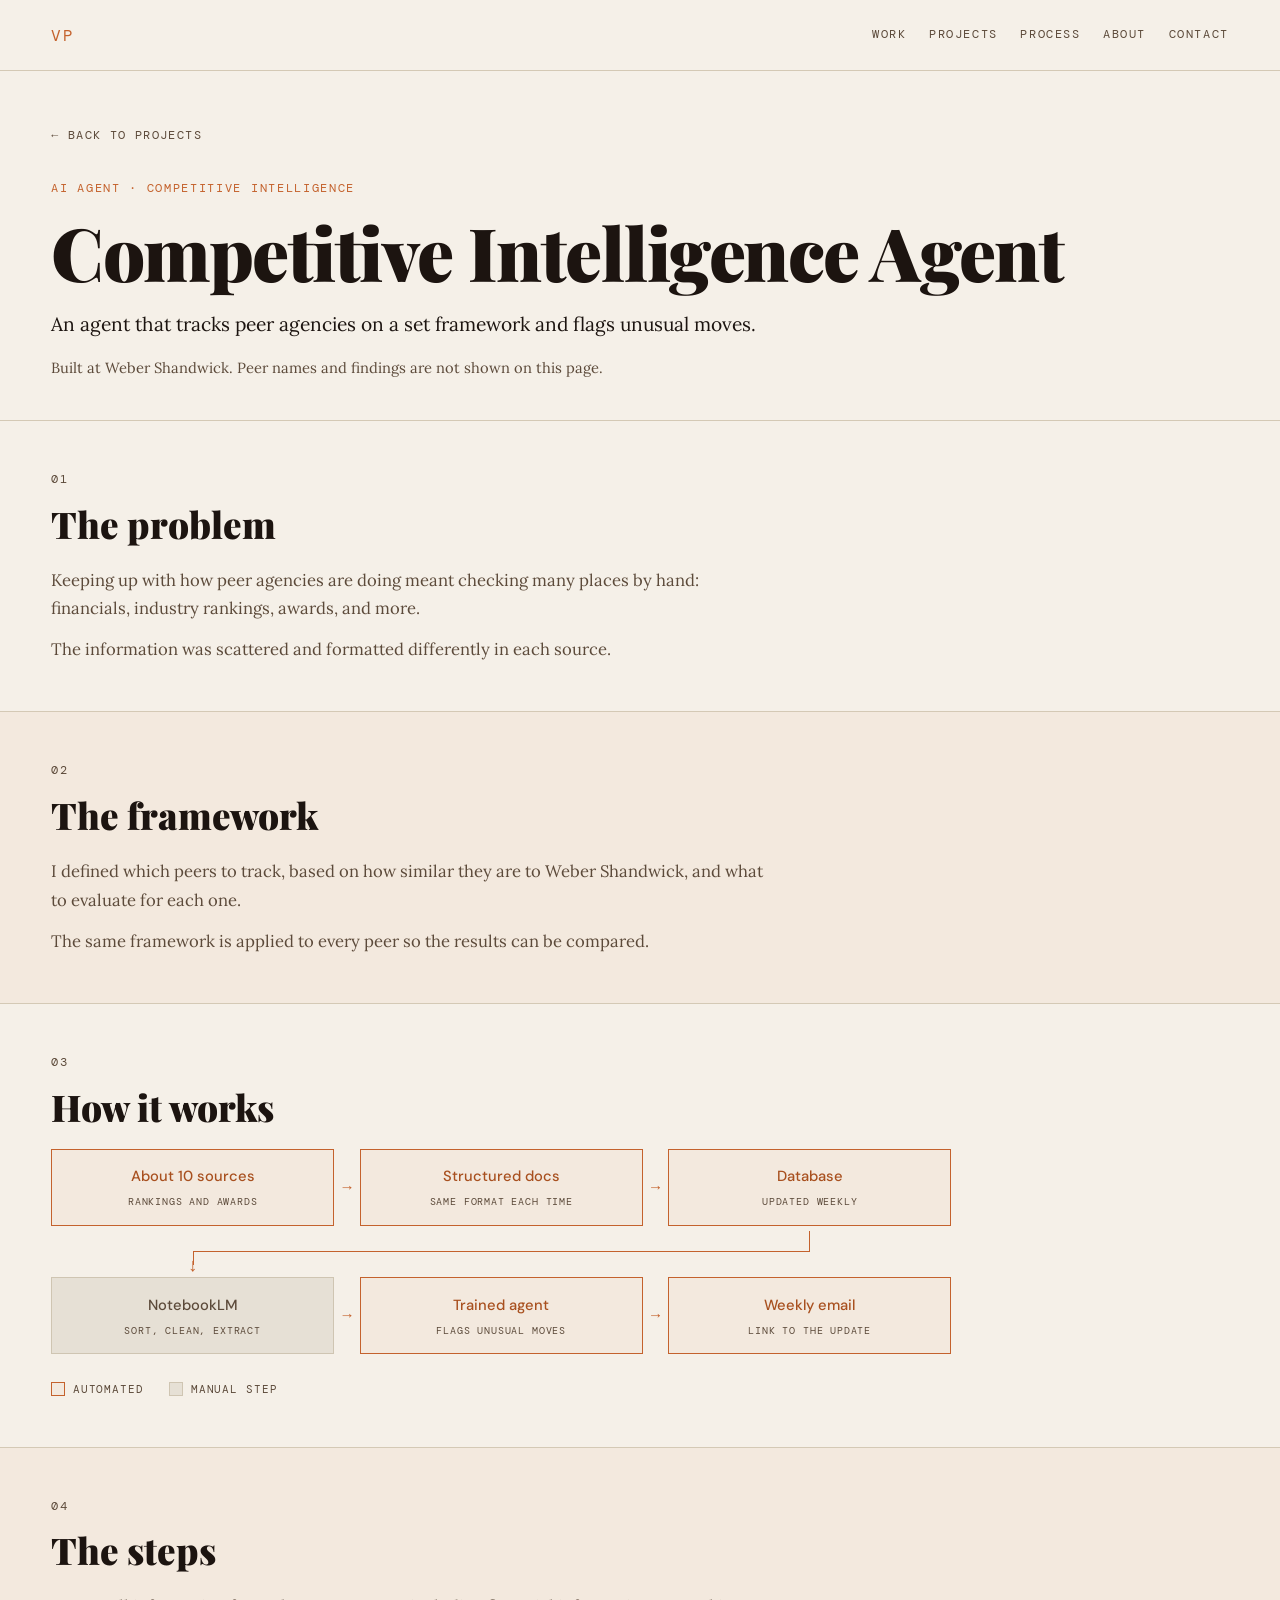
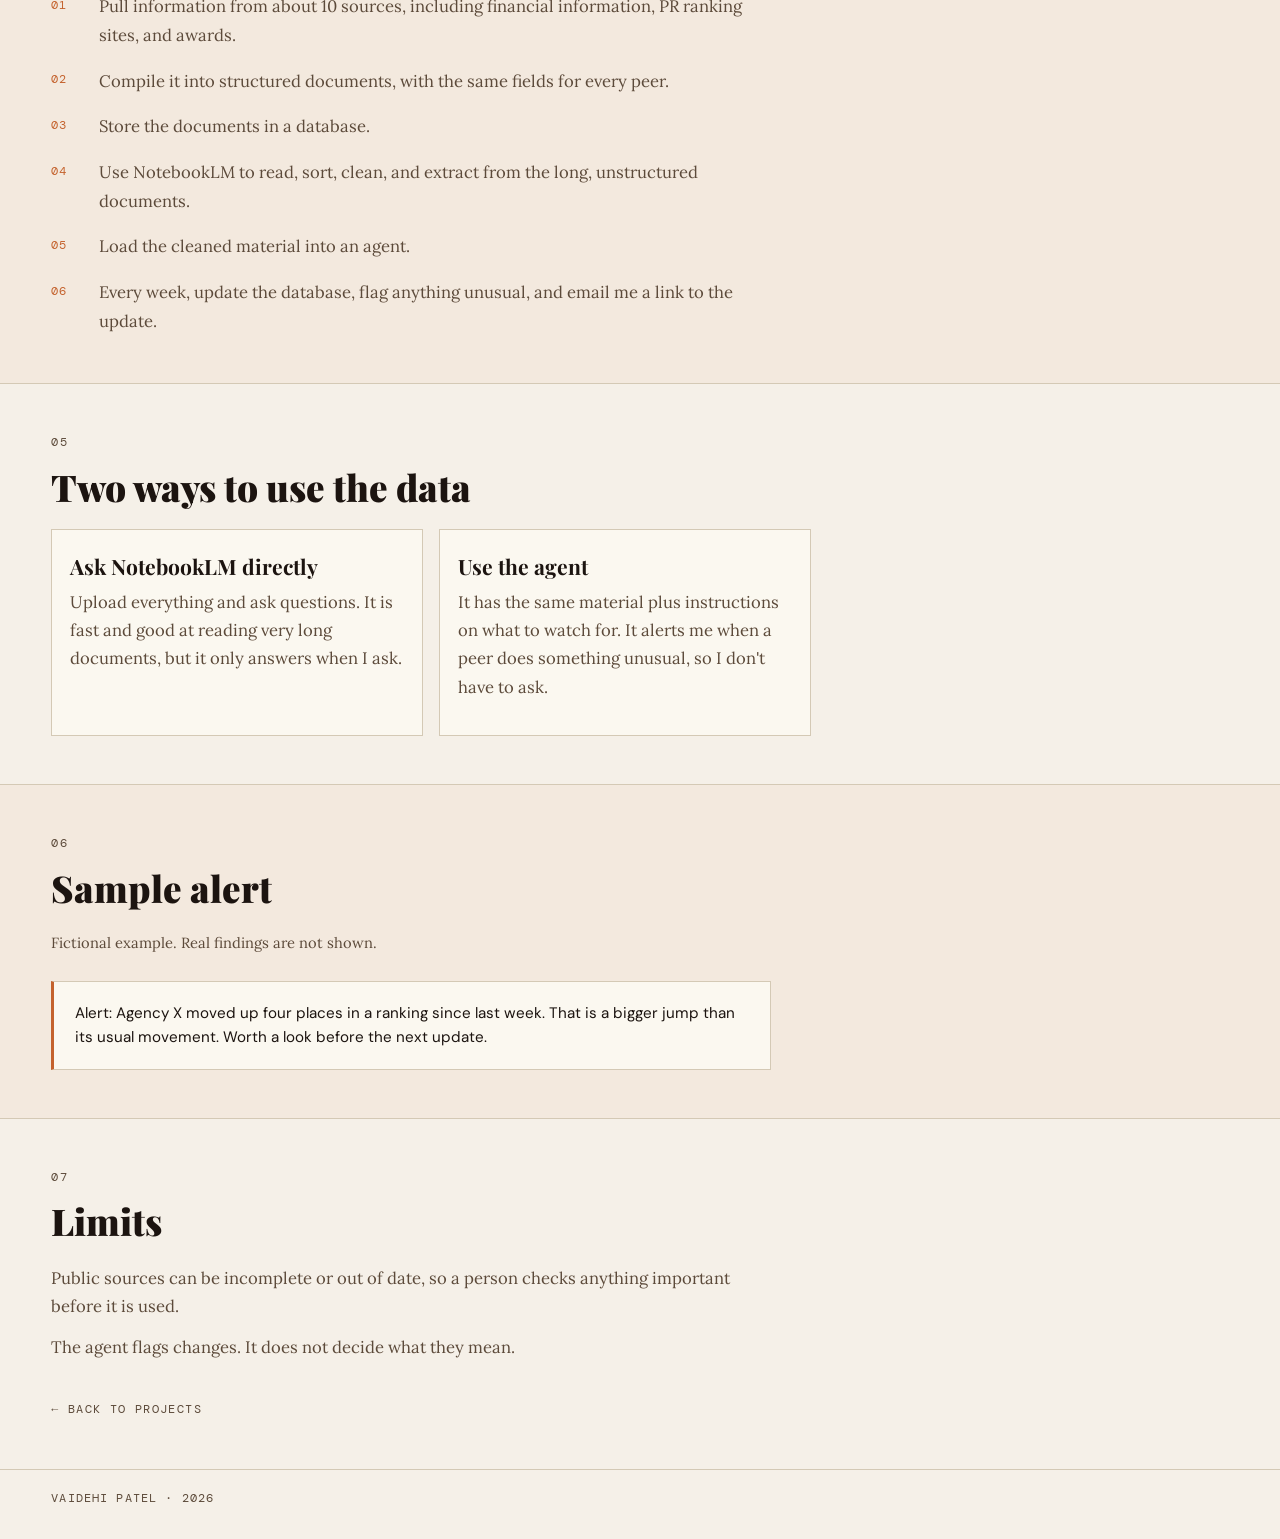
==== competitive-intelligence.html @ e14c08e0 "Add Competitive Intelligence Agent detail page with flowchart and link it from the projects card Co-" ====
<!DOCTYPE html>
<html lang="en">
  <head>
    <meta charset="UTF-8" />
    <meta name="viewport" content="width=device-width, initial-scale=1.0" />
    <meta
      name="description"
      content="Competitive Intelligence Agent: an agent that tracks peer agencies on a set framework and flags unusual moves."
    />
    <title>Competitive Intelligence Agent | Vaidehi Patel</title>
    <link rel="preconnect" href="https://fonts.googleapis.com" />
    <link rel="preconnect" href="https://fonts.gstatic.com" crossorigin />
    <link
      href="https://fonts.googleapis.com/css2?family=DM+Mono:wght@400;500&family=DM+Sans:wght@300;400;500&family=Lora:wght@400;500&family=Playfair+Display:ital,wght@0,700;0,900;1,700;1,900&display=swap"
      rel="stylesheet"
    />
    <link rel="stylesheet" href="styles.css" />
  </head>
  <body>
    <header class="site-header" id="top">
      <div class="container nav-shell">
        <a href="index.html" class="logo">VP</a>
        <button
          class="nav-toggle"
          id="navToggle"
          aria-expanded="false"
          aria-controls="siteNav"
          aria-label="Open navigation"
        >
          <span></span>
          <span></span>
          <span></span>
        </button>
        <nav class="site-nav" id="siteNav" aria-label="Main navigation">
          <a href="index.html#work" data-nav-link>Work</a>
          <a href="index.html#projects" data-nav-link>Projects</a>
          <a href="index.html#process" data-nav-link>Process</a>
          <a href="index.html#about" data-nav-link>About</a>
          <a href="index.html#contact" data-nav-link>Contact</a>
        </nav>
      </div>
    </header>

    <main>
      <section class="detail-hero" aria-label="Project overview">
        <div class="container">
          <a class="back-link" href="index.html#projects">← Back to projects</a>
          <p class="mono-label accent">AI Agent · Competitive Intelligence</p>
          <h1 class="detail-title">Competitive Intelligence Agent</h1>
          <p class="detail-subtitle">
            An agent that tracks peer agencies on a set framework and flags
            unusual moves.
          </p>
          <p class="detail-note">
            Built at Weber Shandwick. Peer names and findings are not shown on
            this page.
          </p>
        </div>
      </section>

      <section class="detail-section" aria-labelledby="problem-heading">
        <div class="container">
          <header class="section-head">
            <p class="mono-label">01</p>
            <h2 id="problem-heading">The problem</h2>
          </header>
          <div class="detail-copy fade-in">
            <p>
              Keeping up with how peer agencies are doing meant checking many
              places by hand: financials, industry rankings, awards, and more.
            </p>
            <p>
              The information was scattered and formatted differently in each
              source.
            </p>
          </div>
        </div>
      </section>

      <section
        class="detail-section section-tint"
        aria-labelledby="framework-heading"
      >
        <div class="container">
          <header class="section-head">
            <p class="mono-label">02</p>
            <h2 id="framework-heading">The framework</h2>
          </header>
          <div class="detail-copy fade-in">
            <p>
              I defined which peers to track, based on how similar they are to
              Weber Shandwick, and what to evaluate for each one.
            </p>
            <p>
              The same framework is applied to every peer so the results can be
              compared.
            </p>
          </div>
        </div>
      </section>

      <section class="detail-section" aria-labelledby="how-heading">
        <div class="container">
          <header class="section-head">
            <p class="mono-label">03</p>
            <h2 id="how-heading">How it works</h2>
          </header>

          <div
            class="flow fade-in"
            role="img"
            aria-label="Flowchart in six steps. About 10 sources, rankings and awards, flow into structured documents in the same format each time, then into a database updated weekly. From there, NotebookLM is a manual step to sort, clean, and extract. The cleaned material goes to a trained agent that flags unusual moves, which sends a weekly email with a link to the update. All steps are automated except NotebookLM."
          >
            <div>
              <div class="flow-row is-mixed">
                <div class="flow-box is-built">
                  <p class="flow-title">About 10 sources</p>
                  <p class="flow-sub">Rankings and awards</p>
                </div>
                <span class="flow-arrow" aria-hidden="true"></span>
                <div class="flow-box is-built">
                  <p class="flow-title">Structured docs</p>
                  <p class="flow-sub">Same format each time</p>
                </div>
                <span class="flow-arrow" aria-hidden="true"></span>
                <div class="flow-box is-built">
                  <p class="flow-title">Database</p>
                  <p class="flow-sub">Updated weekly</p>
                </div>
              </div>

              <div class="flow-return" aria-hidden="true"></div>

              <div class="flow-row is-mixed">
                <div class="flow-box is-manual">
                  <p class="flow-title">NotebookLM</p>
                  <p class="flow-sub">Sort, clean, extract</p>
                </div>
                <span class="flow-arrow" aria-hidden="true"></span>
                <div class="flow-box is-built">
                  <p class="flow-title">Trained agent</p>
                  <p class="flow-sub">Flags unusual moves</p>
                </div>
                <span class="flow-arrow" aria-hidden="true"></span>
                <div class="flow-box is-built">
                  <p class="flow-title">Weekly email</p>
                  <p class="flow-sub">Link to the update</p>
                </div>
              </div>
            </div>

            <ul class="flow-legend">
              <li>
                <span class="flow-swatch is-built" aria-hidden="true"></span>
                Automated
              </li>
              <li>
                <span class="flow-swatch is-manual" aria-hidden="true"></span>
                Manual step
              </li>
            </ul>
          </div>
        </div>
      </section>

      <section class="detail-section section-tint" aria-labelledby="steps-heading">
        <div class="container">
          <header class="section-head">
            <p class="mono-label">04</p>
            <h2 id="steps-heading">The steps</h2>
          </header>
          <ol class="step-list fade-in">
            <li>
              <p>
                Pull information from about 10 sources, including financial
                information, PR ranking sites, and awards.
              </p>
            </li>
            <li>
              <p>
                Compile it into structured documents, with the same fields for
                every peer.
              </p>
            </li>
            <li><p>Store the documents in a database.</p></li>
            <li>
              <p>
                Use NotebookLM to read, sort, clean, and extract from the long,
                unstructured documents.
              </p>
            </li>
            <li><p>Load the cleaned material into an agent.</p></li>
            <li>
              <p>
                Every week, update the database, flag anything unusual, and email
                me a link to the update.
              </p>
            </li>
          </ol>
        </div>
      </section>

      <section class="detail-section" aria-labelledby="ways-heading">
        <div class="container">
          <header class="section-head">
            <p class="mono-label">05</p>
            <h2 id="ways-heading">Two ways to use the data</h2>
          </header>
          <div class="mini-grid is-two">
            <article class="mini-card fade-in">
              <h3>Ask NotebookLM directly</h3>
              <p>
                Upload everything and ask questions. It is fast and good at
                reading very long documents, but it only answers when I ask.
              </p>
            </article>
            <article class="mini-card fade-in">
              <h3>Use the agent</h3>
              <p>
                It has the same material plus instructions on what to watch for.
                It alerts me when a peer does something unusual, so I don't have
                to ask.
              </p>
            </article>
          </div>
        </div>
      </section>

      <section class="detail-section section-tint" aria-labelledby="alert-heading">
        <div class="container">
          <header class="section-head">
            <p class="mono-label">06</p>
            <h2 id="alert-heading">Sample alert</h2>
          </header>
          <div class="detail-copy detail-intro fade-in">
            <p class="detail-note">Fictional example. Real findings are not shown.</p>
          </div>
          <div class="slack-card alert-card fade-in">
            <p class="alert-text">
              Alert: Agency X moved up four places in a ranking since last week.
              That is a bigger jump than its usual movement. Worth a look before
              the next update.
            </p>
          </div>
        </div>
      </section>

      <section class="detail-section" aria-labelledby="limits-heading">
        <div class="container">
          <header class="section-head">
            <p class="mono-label">07</p>
            <h2 id="limits-heading">Limits</h2>
          </header>
          <div class="detail-copy fade-in">
            <p>
              Public sources can be incomplete or out of date, so a person checks
              anything important before it is used.
            </p>
            <p>The agent flags changes. It does not decide what they mean.</p>
          </div>
          <a class="back-link back-link-bottom" href="index.html#projects"
            >← Back to projects</a
          >
        </div>
      </section>
    </main>

    <footer class="site-footer">
      <div class="container footer-grid">
        <p>Vaidehi Patel · 2026</p>
      </div>
    </footer>

    <script src="script.js"></script>
  </body>
</html>
---- styles.css ----
:root {
  --background: #f5f0e8;
  --text: #1c1410;
  --text-secondary: #5c4a3a;
  --accent: #c4622d;
  --accent-hover: #a8501f;
  --surface: #ede6d6;
  --border: #d4c9b5;
  --nav-bg: #f5f0e8;
  --tint: rgba(196, 98, 45, 0.05);
}

*,
*::before,
*::after {
  box-sizing: border-box;
}

html {
  scroll-behavior: smooth;
}

body {
  margin: 0;
  background: var(--background);
  color: var(--text);
  font-family: "DM Sans", sans-serif;
  font-weight: 400;
  line-height: 1.7;
}

h1,
h2,
h3,
h4 {
  margin: 0;
  line-height: 1.08;
  color: var(--text);
  font-family: "Playfair Display", serif;
}

p {
  margin-top: 0;
}

a {
  color: inherit;
  text-decoration: none;
}

.container {
  width: min(1280px, 92vw);
  margin-inline: auto;
}

.section {
  padding: 7rem 0;
}

.section-cream {
  background: var(--surface);
}

.section-tint {
  background: var(--tint);
}

.mono-label {
  font-family: "DM Mono", monospace;
  text-transform: uppercase;
  font-size: 0.75rem;
  letter-spacing: 0.14em;
  color: var(--text-secondary);
  margin-bottom: 0.9rem;
}

.accent {
  color: var(--accent);
}

.fade-in {
  opacity: 0;
  transform: translateY(24px);
  transition: opacity 0.7s ease, transform 0.7s ease;
}

.fade-in.is-visible {
  opacity: 1;
  transform: translateY(0);
}

main p:not(.mono-label):not(.stat-number):not(.stat-label):not(.meta):not(.gpa-value):not(.ghost-metric):not(.mini-metric):not(.impact-row):not(.step-ghost) {
  font-family: "Lora", Georgia, serif;
  color: var(--text-secondary);
  font-size: 1.04rem;
}

.site-header {
  position: fixed;
  top: 0;
  width: 100%;
  z-index: 100;
  border-bottom: 1px solid var(--border);
  backdrop-filter: blur(12px);
  background: var(--nav-bg);
}

.nav-shell {
  min-height: 4.4rem;
  display: flex;
  align-items: center;
  justify-content: space-between;
}

.logo {
  color: var(--accent);
  font-family: "DM Mono", monospace;
  font-size: 1rem;
  text-transform: uppercase;
  letter-spacing: 0.14em;
}

.site-nav {
  display: flex;
  gap: 1.4rem;
}

.site-nav a {
  font-family: "DM Mono", monospace;
  font-size: 0.72rem;
  letter-spacing: 0.14em;
  text-transform: uppercase;
  color: var(--text-secondary);
  transition: color 0.25s ease;
}

.site-nav a:hover,
.site-nav a.is-active {
  color: var(--text);
}

.nav-toggle {
  display: none;
  border: 0;
  background: transparent;
  padding: 0;
  flex-direction: column;
  gap: 0.25rem;
  color: var(--text);
  cursor: pointer;
}

.nav-toggle span {
  display: block;
  width: 1.3rem;
  height: 1px;
  background: var(--text);
}

.hero {
  min-height: auto;
  display: grid;
  align-items: center;
  padding: 5.5rem 0 4rem;
}

.hero-grid {
  display: grid;
  grid-template-columns: minmax(0, 1.15fr) minmax(280px, 0.85fr);
  gap: clamp(1.5rem, 3vw, 2.75rem);
  align-items: center;
}

.hero-copy {
  align-self: center;
}

.hero-side {
  display: grid;
  gap: 0.85rem;
  align-self: center;
  width: 100%;
  max-width: 420px;
  margin-left: auto;
}

.hero-title {
  font-size: clamp(3rem, 8vw, 7rem);
  font-weight: 900;
  letter-spacing: -0.03em;
  line-height: 0.94;
}

.hero-subheadline {
  margin-top: 1rem;
  margin-bottom: 1.1rem;
  font-family: "DM Sans", sans-serif !important;
  font-size: clamp(1rem, 1.9vw, 1.28rem);
  color: var(--text) !important;
}

.hero-body {
  max-width: 62ch;
  margin-bottom: 1rem;
}

.button-row {
  display: flex;
  gap: 0.85rem;
  flex-wrap: wrap;
  margin-top: 1.3rem;
}

.button {
  display: inline-flex;
  align-items: center;
  justify-content: center;
  border: 1px solid var(--accent);
  border-radius: 0;
  padding: 0.82rem 1.3rem;
  font-family: "DM Mono", monospace;
  font-size: 0.72rem;
  letter-spacing: 0.11em;
  text-transform: uppercase;
  transition: all 0.25s ease;
}

.button-solid {
  background: var(--accent);
  color: #fffaf4;
}

.button-solid:hover {
  background: var(--accent-hover);
  border-color: var(--accent-hover);
}

.button-ghost {
  background: transparent;
  color: var(--text);
  border-color: var(--border);
}

.button-ghost:hover {
  border-color: var(--accent);
  color: var(--accent);
}

.hero-stats {
  display: grid;
  grid-template-columns: repeat(2, minmax(0, 1fr));
  gap: 0.8rem;
}

.profile-photo-card {
  margin: 0;
  border: 1px solid var(--border);
  background: #f7f2e8;
  padding: 0.65rem;
  box-shadow: 0 14px 30px rgba(28, 20, 16, 0.08);
}

.profile-photo-card img {
  width: 100%;
  display: block;
  aspect-ratio: 4 / 5;
  max-height: 430px;
  object-fit: cover;
  object-position: center 18%;
  border: 1px solid var(--border);
}

.profile-photo-placeholder {
  display: none;
  width: 100%;
  aspect-ratio: 4 / 5;
  border: 1px dashed var(--border);
  background: rgba(196, 98, 45, 0.08);
  color: var(--text-secondary);
  font-family: "DM Mono", monospace;
  font-size: 0.72rem;
  letter-spacing: 0.08em;
  text-transform: uppercase;
  align-items: center;
  justify-content: center;
  text-align: center;
}

.profile-photo-card .mono-label {
  margin: 0.55rem 0 0;
}

.profile-photo-card.is-missing-photo img {
  display: none;
}

.profile-photo-card.is-missing-photo .profile-photo-placeholder {
  display: flex;
}

.stat-card {
  border: 1px solid var(--border);
  background: var(--surface);
  padding: 0.8rem 0.85rem;
  min-height: auto;
  display: grid;
  align-content: center;
}

.stat-number {
  font-family: "Playfair Display", serif !important;
  color: var(--accent) !important;
  font-size: clamp(1.8rem, 4vw, 3rem);
  font-weight: 900;
  margin-bottom: 0.45rem;
}

.stat-label {
  font-family: "DM Mono", monospace !important;
  color: var(--text-secondary) !important;
  font-size: 0.72rem;
  text-transform: uppercase;
  letter-spacing: 0.1em;
}

.section-head {
  margin-bottom: 2rem;
}

.section-head h2 {
  font-size: clamp(2rem, 4vw, 3.2rem);
  font-weight: 900;
}

.section-head h2 em {
  font-style: italic;
}

.no-margin {
  margin-bottom: 0;
}

.education-strip {
  border: 1px solid var(--border);
  background: rgba(255, 252, 246, 0.4);
  padding: 1.1rem 1.2rem;
  margin-bottom: 1.1rem;
  display: grid;
  grid-template-columns: 1fr auto;
  gap: 1rem;
}

.education-strip h3 {
  margin-top: 0.2rem;
  font-size: 1.38rem;
}

.education-gpa {
  text-align: right;
}

.gpa-value {
  display: block;
  font-family: "Playfair Display", serif !important;
  font-size: 2rem;
  color: var(--accent) !important;
  margin: 0;
}

.experience-grid {
  display: grid;
  grid-template-columns: repeat(2, minmax(0, 1fr));
  gap: 1rem;
}

.work-card {
  border: 1px solid var(--border);
  background: var(--surface);
  padding: 1.3rem;
  position: relative;
  min-height: 20rem;
  transition: all 0.25s ease;
}

.work-card:hover {
  transform: translateY(-4px);
  border-color: var(--accent);
}

.work-card h3 {
  font-size: 1.62rem;
  margin-bottom: 0.5rem;
}

.meta {
  font-family: "DM Mono", monospace !important;
  color: var(--text-secondary) !important;
  text-transform: uppercase;
  letter-spacing: 0.08em;
  font-size: 0.68rem;
  margin-bottom: 1rem;
}

.tag-list {
  list-style: none;
  margin: 0;
  padding: 0;
  display: flex;
  flex-wrap: wrap;
  gap: 0.5rem;
}

.tag-list li {
  border: 1px solid var(--border);
  background: rgba(245, 240, 232, 0.72);
  padding: 0.22rem 0.52rem;
  font-family: "DM Mono", monospace;
  font-size: 0.67rem;
  letter-spacing: 0.08em;
  text-transform: uppercase;
  color: var(--text-secondary);
}

.ghost-metric {
  position: absolute;
  right: 1rem;
  bottom: 1rem;
  text-align: right;
  font-family: "Playfair Display", serif !important;
  color: var(--accent) !important;
  opacity: 0.22;
  font-size: 2.4rem;
  margin: 0;
}

.ghost-metric span {
  display: block;
  font-family: "DM Mono", monospace;
  color: var(--text-secondary);
  font-size: 0.62rem;
  letter-spacing: 0.08em;
  text-transform: uppercase;
}

.featured-grid {
  display: grid;
  grid-template-columns: 1fr 1fr;
  gap: 1rem;
}

.project-feature {
  border: 1px solid var(--border);
  background: #f7f2e7;
  padding: 1.4rem;
  transition: all 0.25s ease;
}

.project-feature:hover {
  transform: translateY(-4px);
  border-color: var(--accent);
}

.project-feature h3 {
  margin-top: 0.5rem;
  margin-bottom: 0.75rem;
  font-size: 1.85rem;
}

.impact-row {
  margin-top: 1rem;
  font-family: "DM Mono", monospace !important;
  font-size: 0.72rem;
  color: var(--text-secondary) !important;
  text-transform: uppercase;
  letter-spacing: 0.08em;
}

.dark-list li {
  background: rgba(245, 240, 232, 0.82);
}

.mini-grid {
  margin-top: 1rem;
  display: grid;
  grid-template-columns: repeat(3, minmax(0, 1fr));
  gap: 1rem;
}

.mini-card {
  border: 1px solid var(--border);
  background: #fbf8f0;
  padding: 1.1rem;
  transition: all 0.25s ease;
}

.mini-card:hover {
  transform: translateY(-4px);
  border-color: var(--accent);
}

.mini-card h3 {
  margin-top: 0.45rem;
  margin-bottom: 0.65rem;
  font-size: 1.32rem;
}

.mini-metric {
  font-family: "DM Mono", monospace !important;
  font-size: 0.7rem;
  color: var(--text-secondary) !important;
  text-transform: uppercase;
  letter-spacing: 0.08em;
}

.process-grid {
  display: grid;
  grid-template-columns: repeat(4, minmax(0, 1fr));
  border-top: 1px solid var(--border);
  border-bottom: 1px solid var(--border);
}

.process-step {
  position: relative;
  padding: 1.2rem 1rem 1.2rem 0;
}

.process-step + .process-step {
  border-left: 1px solid rgba(196, 98, 45, 0.4);
  padding-left: 1rem;
}

.step-ghost {
  position: absolute;
  top: 0.2rem;
  right: 0.8rem;
  font-family: "Playfair Display", serif;
  font-size: 3.4rem;
  opacity: 0.08;
  color: var(--accent);
}

.process-step h3 {
  font-family: "DM Mono", monospace;
  font-size: 0.75rem;
  letter-spacing: 0.1em;
  text-transform: uppercase;
  margin-bottom: 0.8rem;
}

.skills-grid {
  display: grid;
  grid-template-columns: 1fr 1.2fr;
  gap: 2rem;
}

.lead {
  max-width: 62ch;
}

.skill-groups {
  display: grid;
  grid-template-columns: repeat(2, minmax(0, 1fr));
  gap: 1rem;
}

.skill-group {
  border: 1px solid var(--border);
  background: var(--surface);
  padding: 1rem;
}

.about-grid {
  display: grid;
  grid-template-columns: 1.2fr 0.8fr;
  gap: 2rem;
}

.about-aside {
  border-left: 3px solid var(--accent);
  padding-left: 1rem;
}

.about-aside blockquote {
  margin: 0;
  font-style: italic;
  font-size: clamp(1.35rem, 2.5vw, 2rem);
  color: var(--text);
}

.education-callout {
  margin-top: 1.4rem;
  border: 1px solid var(--border);
  background: rgba(245, 240, 232, 0.45);
  padding: 1rem;
  font-family: "DM Mono", monospace;
  font-size: 0.72rem;
  letter-spacing: 0.08em;
  text-transform: uppercase;
  color: var(--text-secondary);
}

.contact-section {
  text-align: center;
}

.contact-title {
  font-size: clamp(2.8rem, 8vw, 5.5rem);
  font-weight: 900;
  line-height: 0.95;
}

.contact-wrap p:not(.mono-label) {
  max-width: 70ch;
  margin: 1.1rem auto 2rem;
}

.contact-wrap .mono-label {
  margin-top: 1rem;
  margin-bottom: 0;
  color: var(--text-secondary);
}

.center {
  justify-content: center;
}

.button-row.center {
  display: flex;
  gap: 0.75rem;
  flex-wrap: wrap;
}

.site-footer {
  border-top: 1px solid var(--border);
  background: var(--background);
  padding: 1.2rem 0;
}

.footer-grid {
  display: flex;
  justify-content: space-between;
  gap: 1rem;
  flex-wrap: wrap;
  font-family: "DM Mono", monospace;
  font-size: 0.72rem;
  letter-spacing: 0.1em;
  text-transform: uppercase;
  color: var(--text-secondary);
}

.owner-analytics {
  position: fixed;
  right: 1rem;
  bottom: 1rem;
  z-index: 120;
  min-width: 180px;
  border: 1px solid var(--accent);
  background: rgba(28, 20, 16, 0.95);
  color: var(--background);
  padding: 0.7rem 0.8rem;
  box-shadow: 0 10px 22px rgba(28, 20, 16, 0.28);
}

.owner-label {
  margin: 0 0 0.35rem;
  font-family: "DM Mono", monospace;
  text-transform: uppercase;
  letter-spacing: 0.08em;
  font-size: 0.64rem;
  color: #f5d9c8;
}

.owner-count {
  margin: 0;
  font-family: "DM Sans", sans-serif;
  font-size: 0.96rem;
  color: var(--background);
}

.owner-count span {
  color: #ffd5be;
  font-weight: 700;
}

.owner-note {
  margin: 0.25rem 0 0;
  font-family: "DM Mono", monospace;
  text-transform: uppercase;
  letter-spacing: 0.08em;
  font-size: 0.6rem;
  color: #e8b99f;
}

@media (max-width: 1080px) {
  .hero-grid,
  .about-grid,
  .skills-grid {
    grid-template-columns: 1fr;
  }

  .hero-side {
    max-width: 460px;
    margin-inline: auto;
  }

  .featured-grid,
  .mini-grid {
    grid-template-columns: repeat(2, minmax(0, 1fr));
  }

  .process-grid {
    grid-template-columns: repeat(2, minmax(0, 1fr));
  }

  .process-step:nth-child(3) {
    border-left: 0;
    padding-left: 0;
  }
}

@media (max-width: 768px) {
  .section {
    padding: 5rem 0;
  }

  .nav-toggle {
    display: inline-flex;
  }

  .site-nav {
    position: absolute;
    top: 4.4rem;
    left: 0;
    right: 0;
    padding: 0.9rem 4vw 1rem;
    display: none;
    flex-direction: column;
    gap: 0.65rem;
    border-bottom: 1px solid var(--border);
    background: var(--nav-bg);
  }

  .site-nav.is-open {
    display: flex;
  }

  .hero {
    min-height: auto;
    padding-bottom: 3rem;
  }

  .owner-analytics {
    right: 0.6rem;
    bottom: 0.6rem;
  }

  .hero-side {
    max-width: none;
    margin-inline: 0;
  }

  .profile-photo-card img {
    max-height: 520px;
  }

  .experience-grid,
  .featured-grid,
  .mini-grid,
  .skill-groups,
  .process-grid {
    grid-template-columns: 1fr;
  }

  .process-step + .process-step {
    border-left: 0;
    border-top: 1px solid rgba(196, 98, 45, 0.4);
    padding-left: 0;
    padding-top: 1.1rem;
  }

  .education-strip {
    grid-template-columns: 1fr;
  }

  .education-gpa {
    text-align: left;
  }
}

@media (hover: hover) {
  .button,
  .work-card,
  .project-feature,
  .mini-card {
    cursor: pointer;
  }
}

/* Project card link (main page) */
.project-feature.has-link {
  position: relative;
}

.card-link {
  display: inline-block;
  margin-top: 1rem;
  font-family: "DM Mono", monospace;
  font-size: 0.72rem;
  letter-spacing: 0.12em;
  text-transform: uppercase;
  color: var(--accent);
  transition: color 0.25s ease;
}

.card-link:hover {
  color: var(--accent-hover);
}

.project-feature.has-link .card-link::after {
  content: "";
  position: absolute;
  inset: 0;
}

/* Project detail page */
.detail-hero {
  padding: 7.5rem 0 2.5rem;
}

.back-link {
  display: inline-block;
  margin-bottom: 2rem;
  font-family: "DM Mono", monospace;
  font-size: 0.72rem;
  letter-spacing: 0.12em;
  text-transform: uppercase;
  color: var(--text-secondary);
  transition: color 0.25s ease;
}

.back-link:hover {
  color: var(--accent);
}

.detail-title {
  font-size: clamp(2.6rem, 6vw, 4.6rem);
  font-weight: 900;
  letter-spacing: -0.02em;
  margin-bottom: 1rem;
}

.detail-subtitle {
  max-width: 62ch;
  font-size: 1.2rem !important;
  color: var(--text) !important;
  margin-bottom: 0.9rem;
}

.detail-note {
  max-width: 62ch;
  font-size: 0.92rem !important;
  margin-bottom: 0;
}

.detail-section {
  padding: 3rem 0;
  border-top: 1px solid var(--border);
}

.detail-section .section-head {
  margin-bottom: 1.4rem;
}

.detail-section .section-head h2 {
  font-size: clamp(1.6rem, 3vw, 2.3rem);
}

.detail-copy {
  max-width: 66ch;
}

.detail-copy p {
  margin-bottom: 0.8rem;
}

.detail-copy p:last-child {
  margin-bottom: 0;
}

.detail-intro {
  margin-bottom: 1.6rem;
}

.detail-footnote {
  margin-top: 1.4rem;
}

.back-link-bottom {
  margin: 2.4rem 0 0;
}

.detail-section .mini-grid {
  margin-top: 0;
}

.quadrant {
  display: grid;
  grid-template-columns: auto 1fr 1fr;
  gap: 0.8rem;
  align-items: stretch;
}

.quadrant-axis {
  margin: 0;
  align-self: end;
}

.quadrant-axis-row {
  align-self: center;
  max-width: 7rem;
}

.quadrant-card {
  border: 1px solid var(--border);
  background: var(--surface);
  padding: 1.1rem;
}

.quadrant-card .mono-label {
  margin-bottom: 0.5rem;
  font-size: 0.66rem;
}

.quadrant-card h3 {
  font-size: 1.25rem;
  margin-bottom: 0.5rem;
}

.quadrant-card p:not(.mono-label) {
  margin: 0;
}

.agent-figure {
  margin: 0;
  max-width: 760px;
  border: 1px solid var(--border);
  background: #f7f2e7;
  padding: 0.65rem;
}

.agent-scroll {
  display: block;
  max-height: 520px;
  overflow-y: auto;
  border: 1px solid var(--border);
}

.agent-scroll img {
  width: 100%;
  display: block;
}

.agent-figure figcaption {
  margin-top: 0.7rem;
  font-family: "DM Mono", monospace;
  font-size: 0.72rem;
  letter-spacing: 0.06em;
  color: var(--text-secondary);
}

.slack-card {
  max-width: 720px;
  border: 1px solid var(--border);
  border-left: 3px solid var(--accent);
  background: #fbf8f0;
  padding: 1.2rem 1.3rem;
}

.slack-message {
  margin: 0;
  white-space: pre-wrap;
  overflow-wrap: anywhere;
  font-family: "DM Sans", sans-serif;
  font-size: 0.95rem;
  line-height: 1.6;
  color: var(--text);
}

.slack-message strong {
  font-weight: 600;
}

.slack-message em {
  color: var(--text-secondary);
}

.detail-callout {
  max-width: 62ch;
  border: 1px solid var(--border);
  background: var(--surface);
  padding: 1.2rem 1.3rem;
}

.detail-callout p {
  margin: 0;
}

/* Numbered vertical steps */
.step-list {
  list-style: none;
  margin: 0;
  padding: 0;
  max-width: 66ch;
  counter-reset: step;
}

.step-list > li {
  counter-increment: step;
  position: relative;
  padding: 0 0 1.1rem 3rem;
}

.step-list > li:last-child {
  padding-bottom: 0;
}

.step-list > li::before {
  content: counter(step, decimal-leading-zero);
  position: absolute;
  left: 0;
  top: 0.2rem;
  font-family: "DM Mono", monospace;
  font-size: 0.72rem;
  letter-spacing: 0.1em;
  color: var(--accent);
}

.step-list > li > p {
  margin: 0;
}

.rules-block {
  margin-top: 1rem;
  border: 1px solid var(--border);
  background: var(--surface);
  padding: 1rem 1.1rem;
}

.rules-block .mono-label {
  margin-bottom: 0.6rem;
}

.rules-block ul {
  margin: 0;
  padding-left: 1.1rem;
}

.rules-block li {
  margin-bottom: 0.45rem;
}

.rules-block li:last-child {
  margin-bottom: 0;
}

/* Compact two-column list */
.two-col-list {
  list-style: none;
  margin: 0;
  padding: 0;
  max-width: 66ch;
  display: grid;
  grid-template-columns: repeat(2, minmax(0, 1fr));
  gap: 0.55rem 1.5rem;
}

.two-col-list li {
  border-bottom: 1px solid var(--border);
  padding-bottom: 0.55rem;
  font-family: "DM Sans", sans-serif;
  font-size: 0.95rem;
}

/* Persona card */
.persona-card {
  max-width: 560px;
  border: 1px solid var(--border);
  background: #fbf8f0;
  padding: 1.3rem 1.4rem;
}

.persona-card h3 {
  font-size: 1.7rem;
  margin-bottom: 0.2rem;
}

.persona-card .persona-line {
  margin-bottom: 1rem;
}

.persona-card dl {
  margin: 0;
  display: grid;
  grid-template-columns: auto 1fr;
  gap: 0.55rem 1.1rem;
}

.persona-card dt {
  font-family: "DM Mono", monospace;
  font-size: 0.68rem;
  letter-spacing: 0.1em;
  text-transform: uppercase;
  color: var(--text-secondary);
  padding-top: 0.2rem;
}

.persona-card dd {
  margin: 0;
  font-family: "DM Sans", sans-serif;
  font-size: 0.95rem;
}

/* Optional image gallery */
.persona-gallery {
  margin-top: 1.6rem;
  max-width: 760px;
  display: grid;
  grid-template-columns: repeat(2, minmax(0, 1fr));
  gap: 1rem;
}

.persona-gallery[hidden] {
  display: none;
}

.persona-gallery figure {
  margin: 0;
  border: 1px solid var(--border);
  background: #f7f2e7;
  padding: 0.5rem;
}

.persona-gallery a {
  display: block;
}

.persona-gallery img {
  width: 100%;
  display: block;
  border: 1px solid var(--border);
}

.persona-gallery figcaption {
  margin-top: 0.55rem;
  font-family: "DM Mono", monospace;
  font-size: 0.68rem;
  letter-spacing: 0.06em;
  color: var(--text-secondary);
}

/* Chat layout */
.chat {
  max-width: 680px;
  display: grid;
  gap: 0.9rem;
}

.chat-message {
  border: 1px solid var(--border);
  padding: 0.95rem 1.1rem;
  max-width: 88%;
}

.chat-message.from-user {
  background: var(--surface);
  justify-self: end;
}

.chat-message.from-agent {
  background: #fbf8f0;
  border-left: 3px solid var(--accent);
  justify-self: start;
}

.chat-message .mono-label {
  margin-bottom: 0.35rem;
  font-size: 0.66rem;
}

.chat-message p:not(.mono-label) {
  margin: 0;
  font-family: "DM Sans", sans-serif !important;
  font-size: 0.95rem;
  line-height: 1.6;
}

.chat-caption {
  margin-top: 1rem;
  max-width: 680px;
}

/* Flowchart (HTML + CSS) */
.flow {
  max-width: 900px;
  display: grid;
  gap: 1.6rem;
}

.flow-row-label {
  margin-bottom: 0.7rem;
}

.flow-row {
  display: flex;
  align-items: stretch;
  gap: 0;
}

.flow-box {
  flex: 1 1 0;
  min-width: 0;
  border: 1px solid var(--border);
  background: var(--surface);
  padding: 0.9rem 0.8rem;
  text-align: center;
  display: flex;
  flex-direction: column;
  justify-content: center;
}

.flow-box .flow-title {
  margin: 0;
  font-family: "DM Sans", sans-serif !important;
  font-size: 0.92rem !important;
  font-weight: 500;
  color: var(--text) !important;
}

.flow-box .flow-sub {
  margin: 0.25rem 0 0;
  font-family: "DM Mono", monospace !important;
  font-size: 0.64rem !important;
  letter-spacing: 0.08em;
  text-transform: uppercase;
  color: var(--text-secondary) !important;
}

.flow-row.is-manual .flow-box {
  background: #e6e0d5;
  border-color: #cfc5b2;
}

.flow-row.is-manual .flow-title {
  color: var(--text-secondary) !important;
}

.flow-row.is-built .flow-box {
  background: var(--tint);
  border-color: var(--accent);
}

.flow-row.is-built .flow-title {
  color: var(--accent-hover) !important;
}

.flow-arrow {
  flex: 0 0 auto;
  width: 1.6rem;
  display: flex;
  align-items: center;
  justify-content: center;
  font-family: "DM Mono", monospace;
  font-size: 0.95rem;
  color: var(--text-secondary);
}

.flow-arrow::before {
  content: "→";
}

.flow-row.is-built .flow-arrow {
  color: var(--accent);
}

.flow-drop {
  display: flex;
  gap: 0;
  margin-top: 0.35rem;
}

.flow-drop-cell {
  flex: 1 1 0;
  min-width: 0;
  text-align: center;
  font-family: "DM Mono", monospace;
  font-size: 1.15rem;
  color: var(--accent);
  line-height: 1;
  padding: 0.15rem 0;
}

.flow-drop-spacer {
  flex: 0 0 auto;
  width: 1.6rem;
}

.flow-bar {
  border: 1px solid #cfc5b2;
  background: #e6e0d5;
  padding: 1rem 1.2rem;
  text-align: center;
}

.flow-bar .flow-title {
  margin: 0;
  font-family: "DM Sans", sans-serif !important;
  font-size: 0.95rem !important;
  font-weight: 500;
  color: var(--text) !important;
}

.flow-bar .flow-sub {
  margin: 0.3rem 0 0;
  font-family: "DM Mono", monospace !important;
  font-size: 0.66rem !important;
  letter-spacing: 0.08em;
  text-transform: uppercase;
  color: var(--text-secondary) !important;
}

.flow-legend {
  display: flex;
  flex-wrap: wrap;
  gap: 0.6rem 1.6rem;
  margin: 0;
  padding: 0;
  list-style: none;
  font-family: "DM Mono", monospace;
  font-size: 0.68rem;
  letter-spacing: 0.08em;
  text-transform: uppercase;
  color: var(--text-secondary);
}

.flow-legend li {
  display: flex;
  align-items: center;
  gap: 0.5rem;
}

.flow-swatch {
  width: 0.85rem;
  height: 0.85rem;
  border: 1px solid var(--border);
  display: inline-block;
}

.flow-swatch.is-built {
  background: var(--tint);
  border-color: var(--accent);
}

.flow-swatch.is-manual {
  background: #e6e0d5;
  border-color: #cfc5b2;
}

/* Per-box flow colors (mixed rows) */
.flow-box.is-built {
  background: var(--tint);
  border-color: var(--accent);
}

.flow-box.is-built .flow-title {
  color: var(--accent-hover) !important;
}

.flow-box.is-manual {
  background: #e6e0d5;
  border-color: #cfc5b2;
}

.flow-box.is-manual .flow-title {
  color: var(--text-secondary) !important;
}

.flow-row.is-mixed .flow-arrow {
  color: var(--accent);
}

/* Return connector from the end of one row to the start of the next */
.flow-return {
  --flow-box-width: calc((100% - 3.2rem) / 3);
  position: relative;
  height: 1.3rem;
  margin: 0.3rem 0 1.6rem calc(var(--flow-box-width) / 2);
  width: calc(100% - var(--flow-box-width));
  border: 1px solid var(--accent);
  border-top: 0;
  border-left: 0;
}

.flow-return::before {
  content: "";
  position: absolute;
  left: 0;
  top: 100%;
  height: 0.9rem;
  border-left: 1px solid var(--accent);
}

.flow-return::after {
  content: "↓";
  position: absolute;
  left: 0;
  top: 100%;
  transform: translate(-50%, 0.3rem);
  font-family: "DM Mono", monospace;
  font-size: 1.15rem;
  line-height: 1;
  color: var(--accent);
}

.mini-grid.is-two {
  grid-template-columns: repeat(2, minmax(0, 1fr));
  max-width: 760px;
}

.alert-card .alert-text {
  margin: 0;
  font-family: "DM Sans", sans-serif !important;
  font-size: 0.95rem !important;
  line-height: 1.6;
  color: var(--text) !important;
}

@media (max-width: 768px) {
  .detail-hero {
    padding-top: 6.5rem;
  }

  .flow-return {
    height: auto;
    width: auto;
    margin: 0;
    padding: 0.3rem 0;
    border: 0;
    text-align: center;
  }

  .flow-return::before {
    display: none;
  }

  .flow-return::after {
    position: static;
    transform: none;
  }

  .mini-grid.is-two {
    grid-template-columns: 1fr;
  }

  .flow-row {
    flex-direction: column;
  }

  .flow-arrow {
    width: auto;
    padding: 0.3rem 0;
  }

  .flow-arrow::before {
    content: "↓";
  }

  .flow-drop {
    flex-direction: column;
    gap: 0;
  }

  .flow-drop-cell {
    padding: 0.3rem 0;
  }

  .flow-drop-cell.is-empty,
  .flow-drop-cell.is-first-drop,
  .flow-drop-spacer {
    display: none;
  }

  .two-col-list,
  .persona-gallery {
    grid-template-columns: 1fr;
  }

  .persona-card dl {
    grid-template-columns: 1fr;
    gap: 0.25rem 0;
  }

  .persona-card dd {
    margin-bottom: 0.6rem;
  }

  .chat-message {
    max-width: 100%;
  }

  .detail-section {
    padding: 2.4rem 0;
  }

  .quadrant {
    grid-template-columns: 1fr;
  }

  .quadrant-axis,
  .quadrant-corner {
    display: none;
  }
}
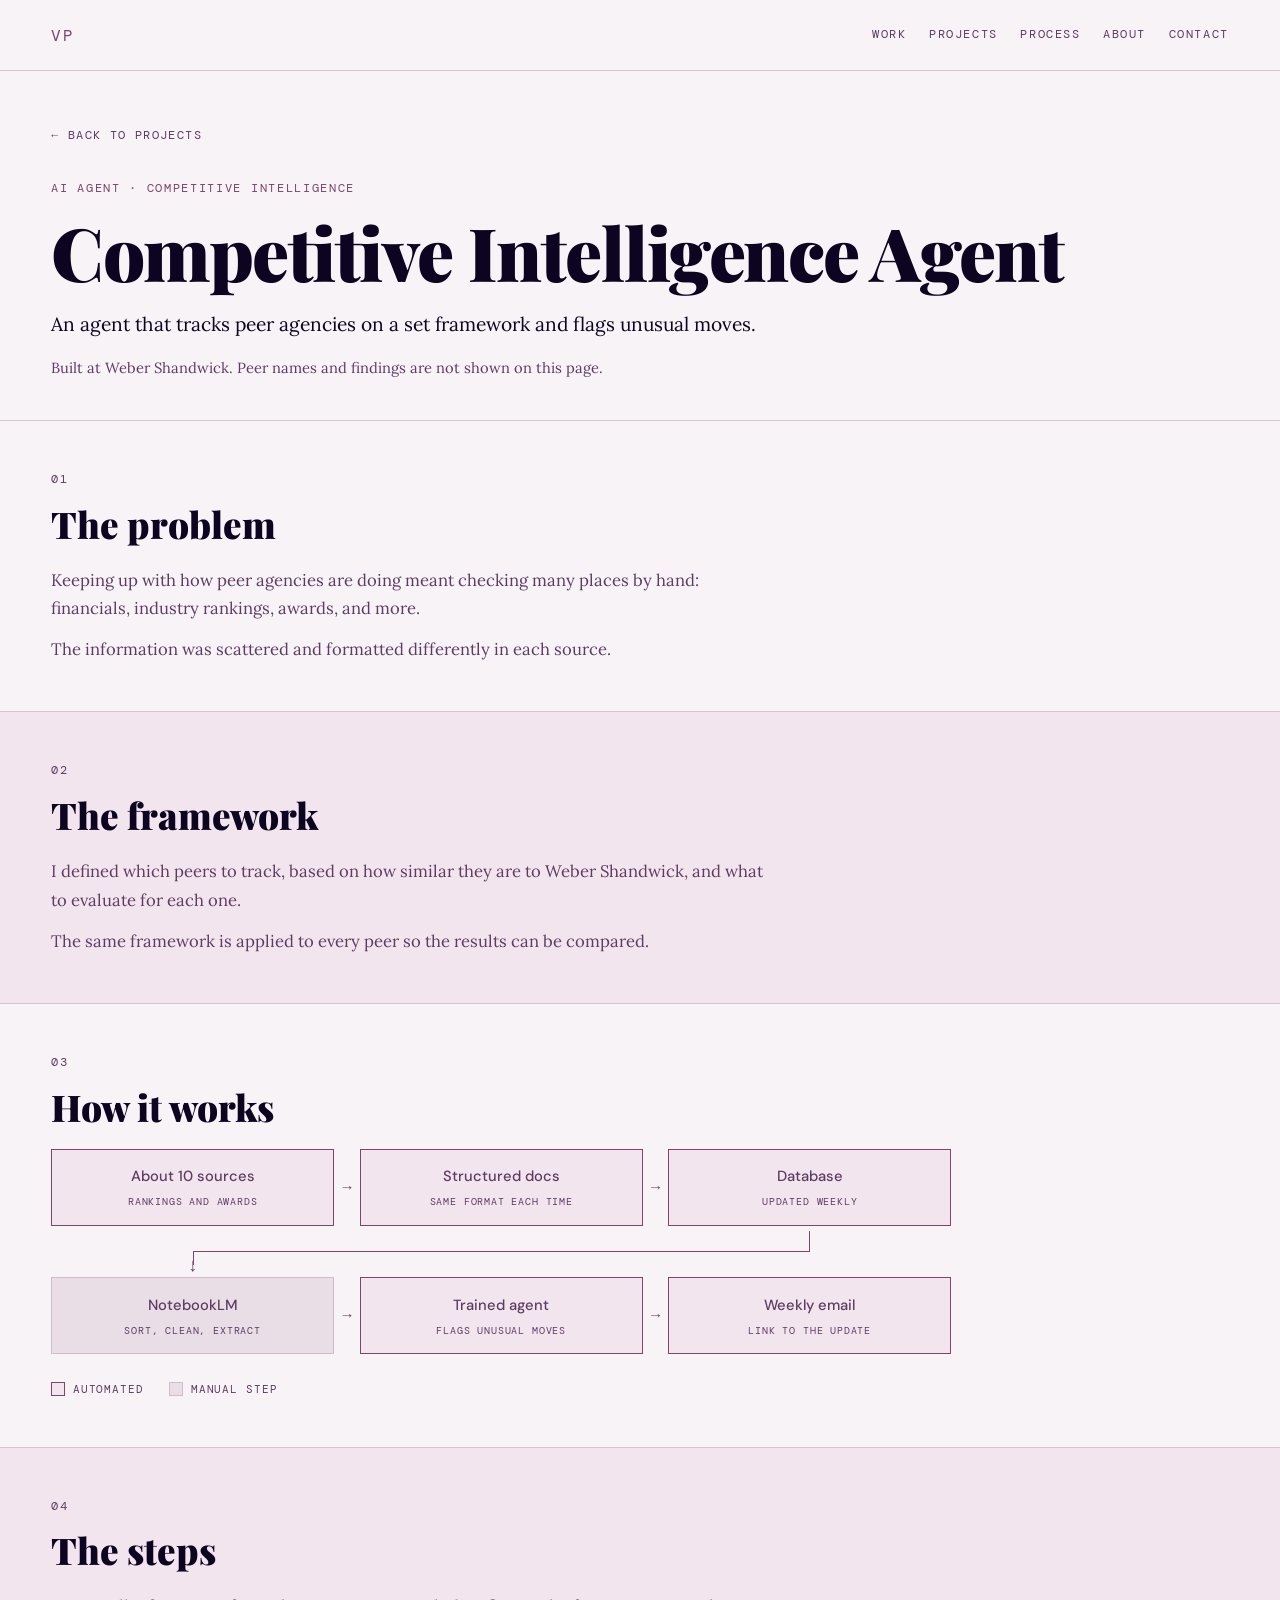
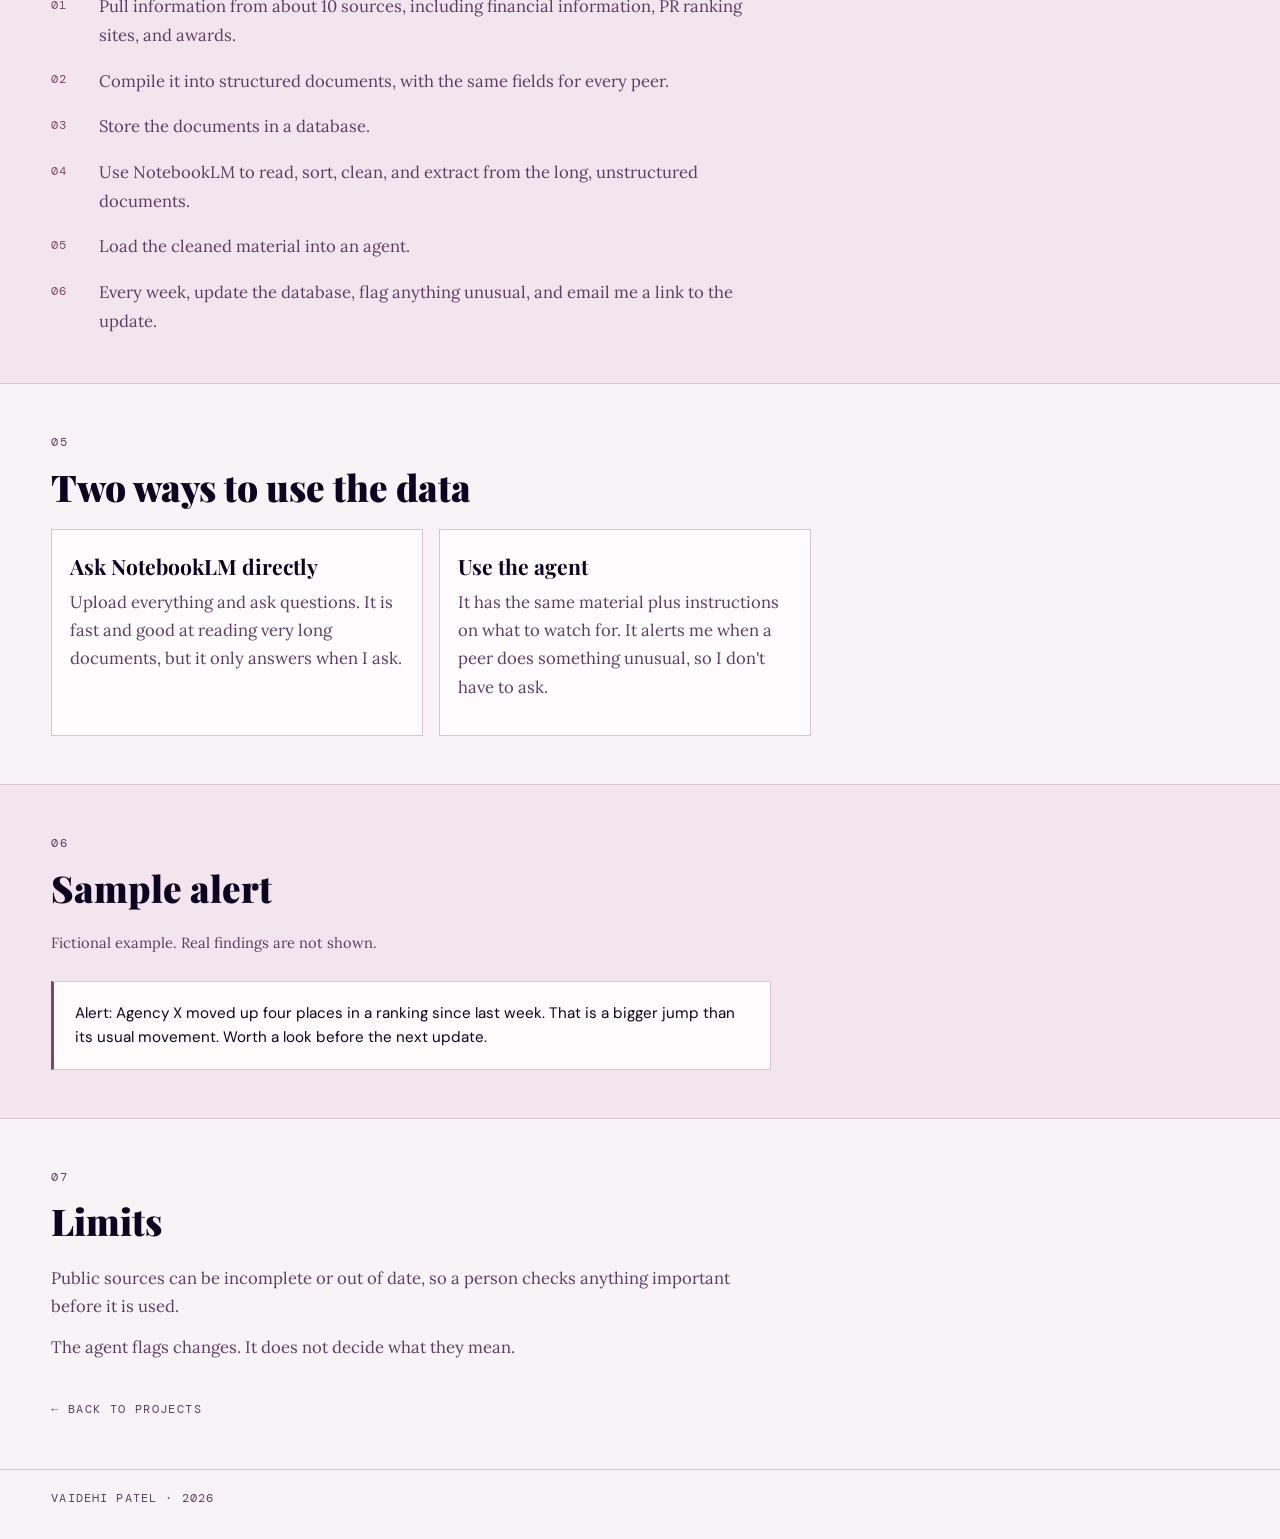
==== commit 6a8947a3: "Version the stylesheet link so theme changes bypass browser cache Co-authored-by: Vaidehi Patel <vai" ====
--- a/competitive-intelligence.html
+++ b/competitive-intelligence.html
@@ -14,7 +14,7 @@
       href="https://fonts.googleapis.com/css2?family=DM+Mono:wght@400;500&family=DM+Sans:wght@300;400;500&family=Lora:wght@400;500&family=Playfair+Display:ital,wght@0,700;0,900;1,700;1,900&display=swap"
       rel="stylesheet"
     />
-    <link rel="stylesheet" href="styles.css" />
+    <link rel="stylesheet" href="styles.css?v=plum-1" />
   </head>
   <body>
     <header class="site-header" id="top">
--- a/styles.css
+++ b/styles.css
@@ -1,13 +1,21 @@
 :root {
-  --background: #f5f0e8;
-  --text: #1c1410;
-  --text-secondary: #5c4a3a;
-  --accent: #c4622d;
-  --accent-hover: #a8501f;
-  --surface: #ede6d6;
-  --border: #d4c9b5;
-  --nav-bg: #f5f0e8;
-  --tint: rgba(196, 98, 45, 0.05);
+  --background: #f8f3f7;
+  --text: #0c0420;
+  --text-secondary: #5d3c64;
+  --accent: #7b466a;
+  --accent-hover: #5d3c64;
+  --surface: #efe3ec;
+  --border: #d9c3d2;
+  --nav-bg: #f8f3f7;
+  --tint: rgba(211, 145, 176, 0.14);
+  --tint-strong: rgba(159, 100, 150, 0.14);
+  --accent-faint: rgba(123, 70, 106, 0.4);
+  --card: #fbf7fa;
+  --card-light: #fdfbfc;
+  --muted: #e9dde6;
+  --muted-border: #d1bccb;
+  --on-accent: #ffffff;
+  --shadow: rgba(12, 4, 32, 0.1);
 }
 
 *,
@@ -227,7 +235,7 @@
 
 .button-solid {
   background: var(--accent);
-  color: #fffaf4;
+  color: var(--on-accent);
 }
 
 .button-solid:hover {
@@ -255,9 +263,9 @@
 .profile-photo-card {
   margin: 0;
   border: 1px solid var(--border);
-  background: #f7f2e8;
+  background: var(--card);
   padding: 0.65rem;
-  box-shadow: 0 14px 30px rgba(28, 20, 16, 0.08);
+  box-shadow: 0 14px 30px var(--shadow);
 }
 
 .profile-photo-card img {
@@ -275,7 +283,7 @@
   width: 100%;
   aspect-ratio: 4 / 5;
   border: 1px dashed var(--border);
-  background: rgba(196, 98, 45, 0.08);
+  background: var(--tint-strong);
   color: var(--text-secondary);
   font-family: "DM Mono", monospace;
   font-size: 0.72rem;
@@ -342,7 +350,7 @@
 
 .education-strip {
   border: 1px solid var(--border);
-  background: rgba(255, 252, 246, 0.4);
+  background: rgba(255, 255, 255, 0.4);
   padding: 1.1rem 1.2rem;
   margin-bottom: 1.1rem;
   display: grid;
@@ -412,7 +420,7 @@
 
 .tag-list li {
   border: 1px solid var(--border);
-  background: rgba(245, 240, 232, 0.72);
+  background: rgba(253, 251, 252, 0.72);
   padding: 0.22rem 0.52rem;
   font-family: "DM Mono", monospace;
   font-size: 0.67rem;
@@ -450,7 +458,7 @@
 
 .project-feature {
   border: 1px solid var(--border);
-  background: #f7f2e7;
+  background: var(--card);
   padding: 1.4rem;
   transition: all 0.25s ease;
 }
@@ -476,7 +484,7 @@
 }
 
 .dark-list li {
-  background: rgba(245, 240, 232, 0.82);
+  background: rgba(253, 251, 252, 0.82);
 }
 
 .mini-grid {
@@ -488,7 +496,7 @@
 
 .mini-card {
   border: 1px solid var(--border);
-  background: #fbf8f0;
+  background: var(--card-light);
   padding: 1.1rem;
   transition: all 0.25s ease;
 }
@@ -525,7 +533,7 @@
 }
 
 .process-step + .process-step {
-  border-left: 1px solid rgba(196, 98, 45, 0.4);
+  border-left: 1px solid var(--accent-faint);
   padding-left: 1rem;
 }
 
@@ -590,7 +598,7 @@
 .education-callout {
   margin-top: 1.4rem;
   border: 1px solid var(--border);
-  background: rgba(245, 240, 232, 0.45);
+  background: rgba(253, 251, 252, 0.45);
   padding: 1rem;
   font-family: "DM Mono", monospace;
   font-size: 0.72rem;
@@ -655,10 +663,10 @@
   z-index: 120;
   min-width: 180px;
   border: 1px solid var(--accent);
-  background: rgba(28, 20, 16, 0.95);
+  background: rgba(12, 4, 32, 0.95);
   color: var(--background);
   padding: 0.7rem 0.8rem;
-  box-shadow: 0 10px 22px rgba(28, 20, 16, 0.28);
+  box-shadow: 0 10px 22px rgba(12, 4, 32, 0.28);
 }
 
 .owner-label {
@@ -667,7 +675,7 @@
   text-transform: uppercase;
   letter-spacing: 0.08em;
   font-size: 0.64rem;
-  color: #f5d9c8;
+  color: #d391b0;
 }
 
 .owner-count {
@@ -678,7 +686,7 @@
 }
 
 .owner-count span {
-  color: #ffd5be;
+  color: #ffffff;
   font-weight: 700;
 }
 
@@ -688,7 +696,7 @@
   text-transform: uppercase;
   letter-spacing: 0.08em;
   font-size: 0.6rem;
-  color: #e8b99f;
+  color: #ba6e8f;
 }
 
 @media (max-width: 1080px) {
@@ -773,7 +781,7 @@
 
   .process-step + .process-step {
     border-left: 0;
-    border-top: 1px solid rgba(196, 98, 45, 0.4);
+    border-top: 1px solid var(--accent-faint);
     padding-left: 0;
     padding-top: 1.1rem;
   }
@@ -944,7 +952,7 @@
   margin: 0;
   max-width: 760px;
   border: 1px solid var(--border);
-  background: #f7f2e7;
+  background: var(--card);
   padding: 0.65rem;
 }
 
@@ -972,7 +980,7 @@
   max-width: 720px;
   border: 1px solid var(--border);
   border-left: 3px solid var(--accent);
-  background: #fbf8f0;
+  background: var(--card-light);
   padding: 1.2rem 1.3rem;
 }
 
@@ -1085,7 +1093,7 @@
 .persona-card {
   max-width: 560px;
   border: 1px solid var(--border);
-  background: #fbf8f0;
+  background: var(--card-light);
   padding: 1.3rem 1.4rem;
 }
 
@@ -1136,7 +1144,7 @@
 .persona-gallery figure {
   margin: 0;
   border: 1px solid var(--border);
-  background: #f7f2e7;
+  background: var(--card);
   padding: 0.5rem;
 }
 
@@ -1177,7 +1185,7 @@
 }
 
 .chat-message.from-agent {
-  background: #fbf8f0;
+  background: var(--card-light);
   border-left: 3px solid var(--accent);
   justify-self: start;
 }
@@ -1246,8 +1254,8 @@
 }
 
 .flow-row.is-manual .flow-box {
-  background: #e6e0d5;
-  border-color: #cfc5b2;
+  background: var(--muted);
+  border-color: var(--muted-border);
 }
 
 .flow-row.is-manual .flow-title {
@@ -1305,8 +1313,8 @@
 }
 
 .flow-bar {
-  border: 1px solid #cfc5b2;
-  background: #e6e0d5;
+  border: 1px solid var(--muted-border);
+  background: var(--muted);
   padding: 1rem 1.2rem;
   text-align: center;
 }
@@ -1361,8 +1369,8 @@
 }
 
 .flow-swatch.is-manual {
-  background: #e6e0d5;
-  border-color: #cfc5b2;
+  background: var(--muted);
+  border-color: var(--muted-border);
 }
 
 /* Per-box flow colors (mixed rows) */
@@ -1376,8 +1384,8 @@
 }
 
 .flow-box.is-manual {
-  background: #e6e0d5;
-  border-color: #cfc5b2;
+  background: var(--muted);
+  border-color: var(--muted-border);
 }
 
 .flow-box.is-manual .flow-title {
